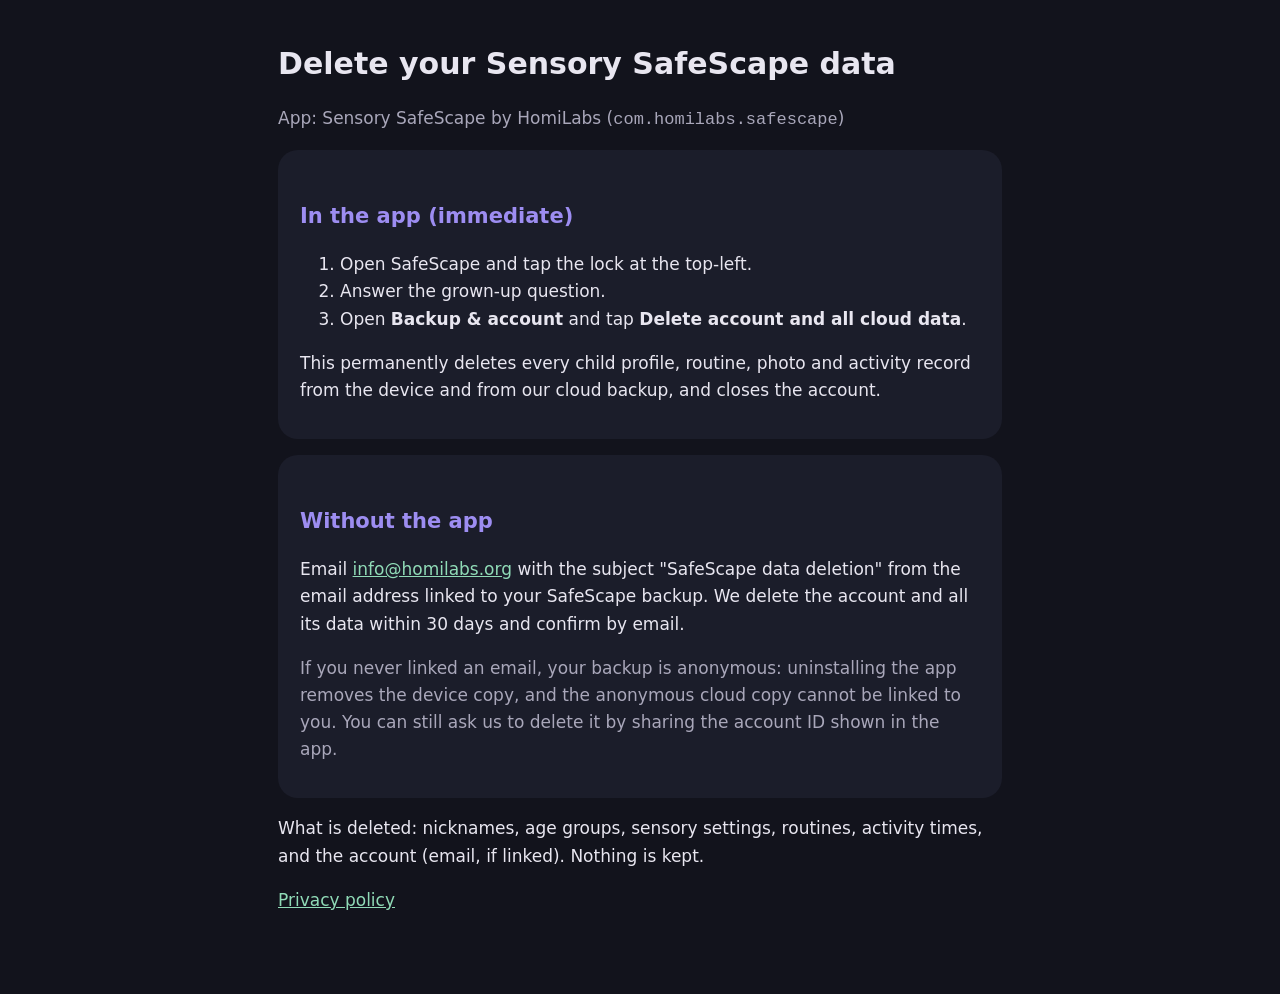
==== firebase/hosting/delete-account.html @ def870fd "Fixes from device testing; hosting pages, store kit, screenshot tooling - Store: defer listener noti" ====
<!doctype html>
<html lang="en"><head><meta charset="utf-8"><meta name="viewport" content="width=device-width, initial-scale=1">
<title>Delete your data · Sensory SafeScape</title><link rel="stylesheet" href="style.css"><link rel="icon" href="icon.png"></head>
<body><main>
<h1>Delete your Sensory SafeScape data</h1>
<p class="dim">App: Sensory SafeScape by HomiLabs (<code>com.homilabs.safescape</code>)</p>
<div class="card">
<h2>In the app (immediate)</h2>
<ol>
<li>Open SafeScape and tap the lock at the top-left.</li>
<li>Answer the grown-up question.</li>
<li>Open <b>Backup &amp; account</b> and tap <b>Delete account and all cloud data</b>.</li>
</ol>
<p>This permanently deletes every child profile, routine, photo and activity record from the device and from our cloud backup, and closes the account.</p>
</div>
<div class="card">
<h2>Without the app</h2>
<p>Email <a href="mailto:info@homilabs.org?subject=SafeScape%20data%20deletion">info@homilabs.org</a> with the subject "SafeScape data deletion" from the email address linked to your SafeScape backup. We delete the account and all its data within 30 days and confirm by email.</p>
<p class="dim">If you never linked an email, your backup is anonymous: uninstalling the app removes the device copy, and the anonymous cloud copy cannot be linked to you. You can still ask us to delete it by sharing the account ID shown in the app.</p>
</div>
<p>What is deleted: nicknames, age groups, sensory settings, routines, activity times, and the account (email, if linked). Nothing is kept.</p>
<p><a href="/privacy">Privacy policy</a></p>
</main></body></html>
---- firebase/hosting/style.css ----
:root { --bg:#12131C; --card:#1B1D2A; --text:#E8E6F0; --dim:#A9A7BA; --lav:#9D8DF1; --mint:#90DBB7; }
* { box-sizing:border-box; }
body { margin:0; background:var(--bg); color:var(--text); font:17px/1.6 system-ui, -apple-system, "Segoe UI", Roboto, sans-serif; }
main { max-width:760px; margin:0 auto; padding:32px 18px 64px; }
h1 { font-size:30px; margin:8px 0 4px; } h2 { color:var(--lav); font-size:21px; margin-top:32px; }
a { color:var(--mint); } .dim { color:var(--dim); }
.card { background:var(--card); border-radius:20px; padding:18px 22px; margin:16px 0; }
table { border-collapse:collapse; width:100%; } td, th { text-align:left; padding:8px; border-bottom:1px solid #262939; vertical-align:top; }
img.logo { width:96px; height:96px; border-radius:22px; }
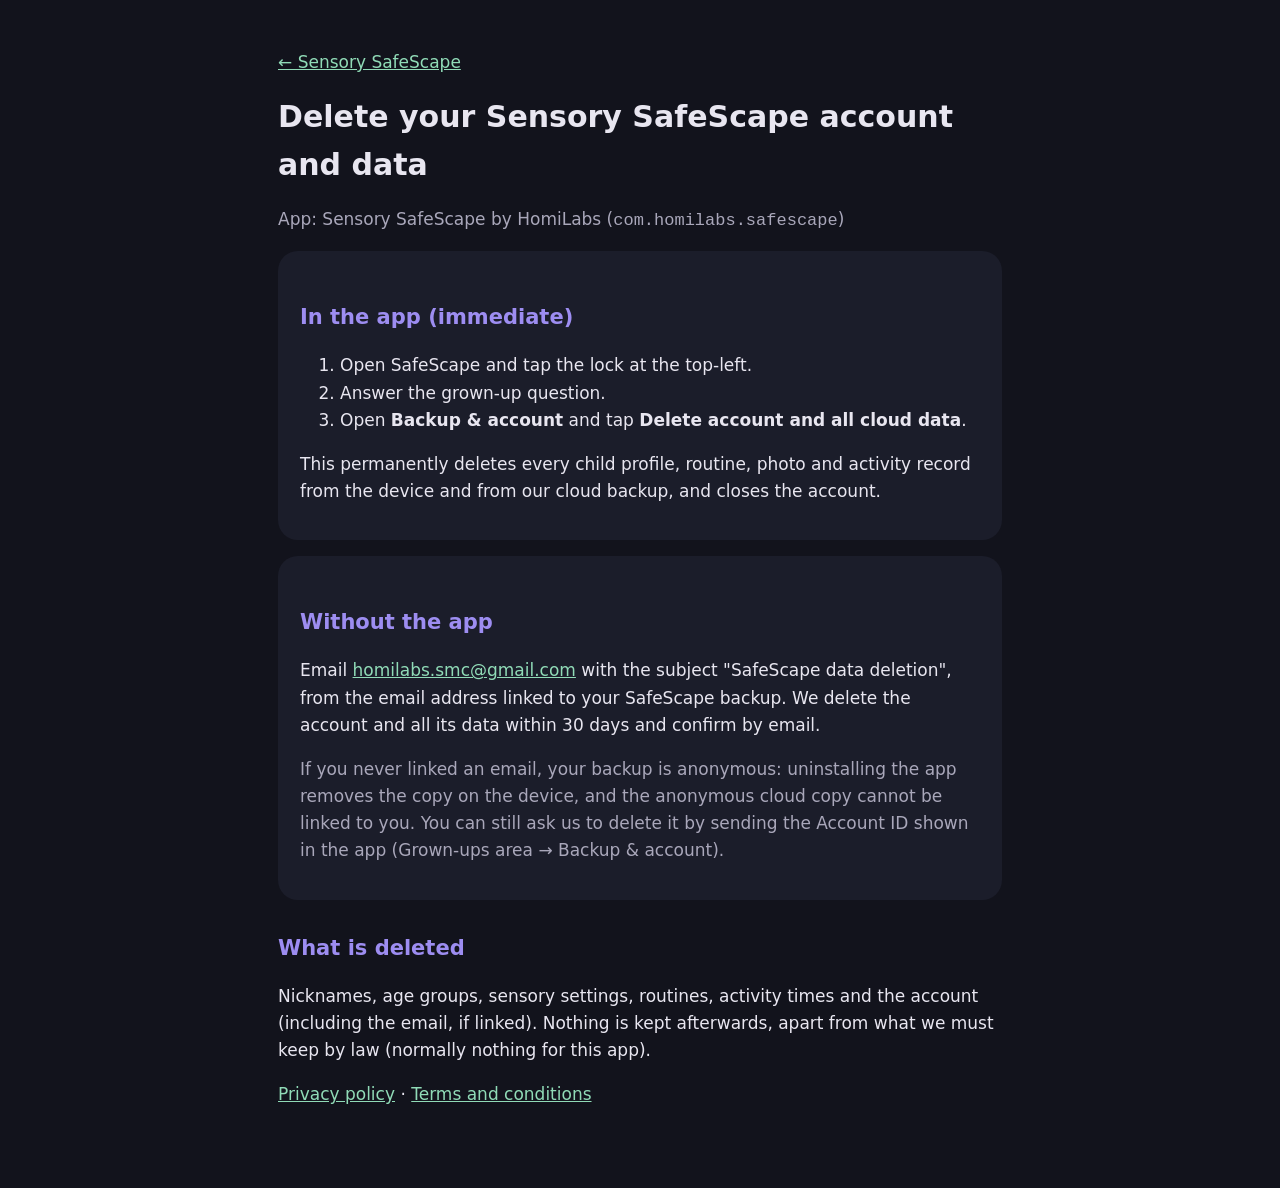
==== commit a25d56e1: "Website on safescape.homilabs.org, contact homilabs.smc@gmail.com, terms page, release package - Pri" ====
--- a/firebase/hosting/delete-account.html
+++ b/firebase/hosting/delete-account.html
@@ -2,7 +2,8 @@
 <html lang="en"><head><meta charset="utf-8"><meta name="viewport" content="width=device-width, initial-scale=1">
 <title>Delete your data · Sensory SafeScape</title><link rel="stylesheet" href="style.css"><link rel="icon" href="icon.png"></head>
 <body><main>
-<h1>Delete your Sensory SafeScape data</h1>
+<p><a href="index.html">← Sensory SafeScape</a></p>
+<h1>Delete your Sensory SafeScape account and data</h1>
 <p class="dim">App: Sensory SafeScape by HomiLabs (<code>com.homilabs.safescape</code>)</p>
 <div class="card">
 <h2>In the app (immediate)</h2>
@@ -15,9 +16,10 @@
 </div>
 <div class="card">
 <h2>Without the app</h2>
-<p>Email <a href="mailto:info@homilabs.org?subject=SafeScape%20data%20deletion">info@homilabs.org</a> with the subject "SafeScape data deletion" from the email address linked to your SafeScape backup. We delete the account and all its data within 30 days and confirm by email.</p>
-<p class="dim">If you never linked an email, your backup is anonymous: uninstalling the app removes the device copy, and the anonymous cloud copy cannot be linked to you. You can still ask us to delete it by sharing the account ID shown in the app.</p>
+<p>Email <a href="mailto:homilabs.smc@gmail.com?subject=SafeScape%20data%20deletion">homilabs.smc@gmail.com</a> with the subject "SafeScape data deletion", from the email address linked to your SafeScape backup. We delete the account and all its data within 30 days and confirm by email.</p>
+<p class="dim">If you never linked an email, your backup is anonymous: uninstalling the app removes the copy on the device, and the anonymous cloud copy cannot be linked to you. You can still ask us to delete it by sending the Account ID shown in the app (Grown-ups area → Backup &amp; account).</p>
 </div>
-<p>What is deleted: nicknames, age groups, sensory settings, routines, activity times, and the account (email, if linked). Nothing is kept.</p>
-<p><a href="/privacy">Privacy policy</a></p>
+<h2>What is deleted</h2>
+<p>Nicknames, age groups, sensory settings, routines, activity times and the account (including the email, if linked). Nothing is kept afterwards, apart from what we must keep by law (normally nothing for this app).</p>
+<p><a href="privacy.html">Privacy policy</a> · <a href="terms.html">Terms and conditions</a></p>
 </main></body></html>
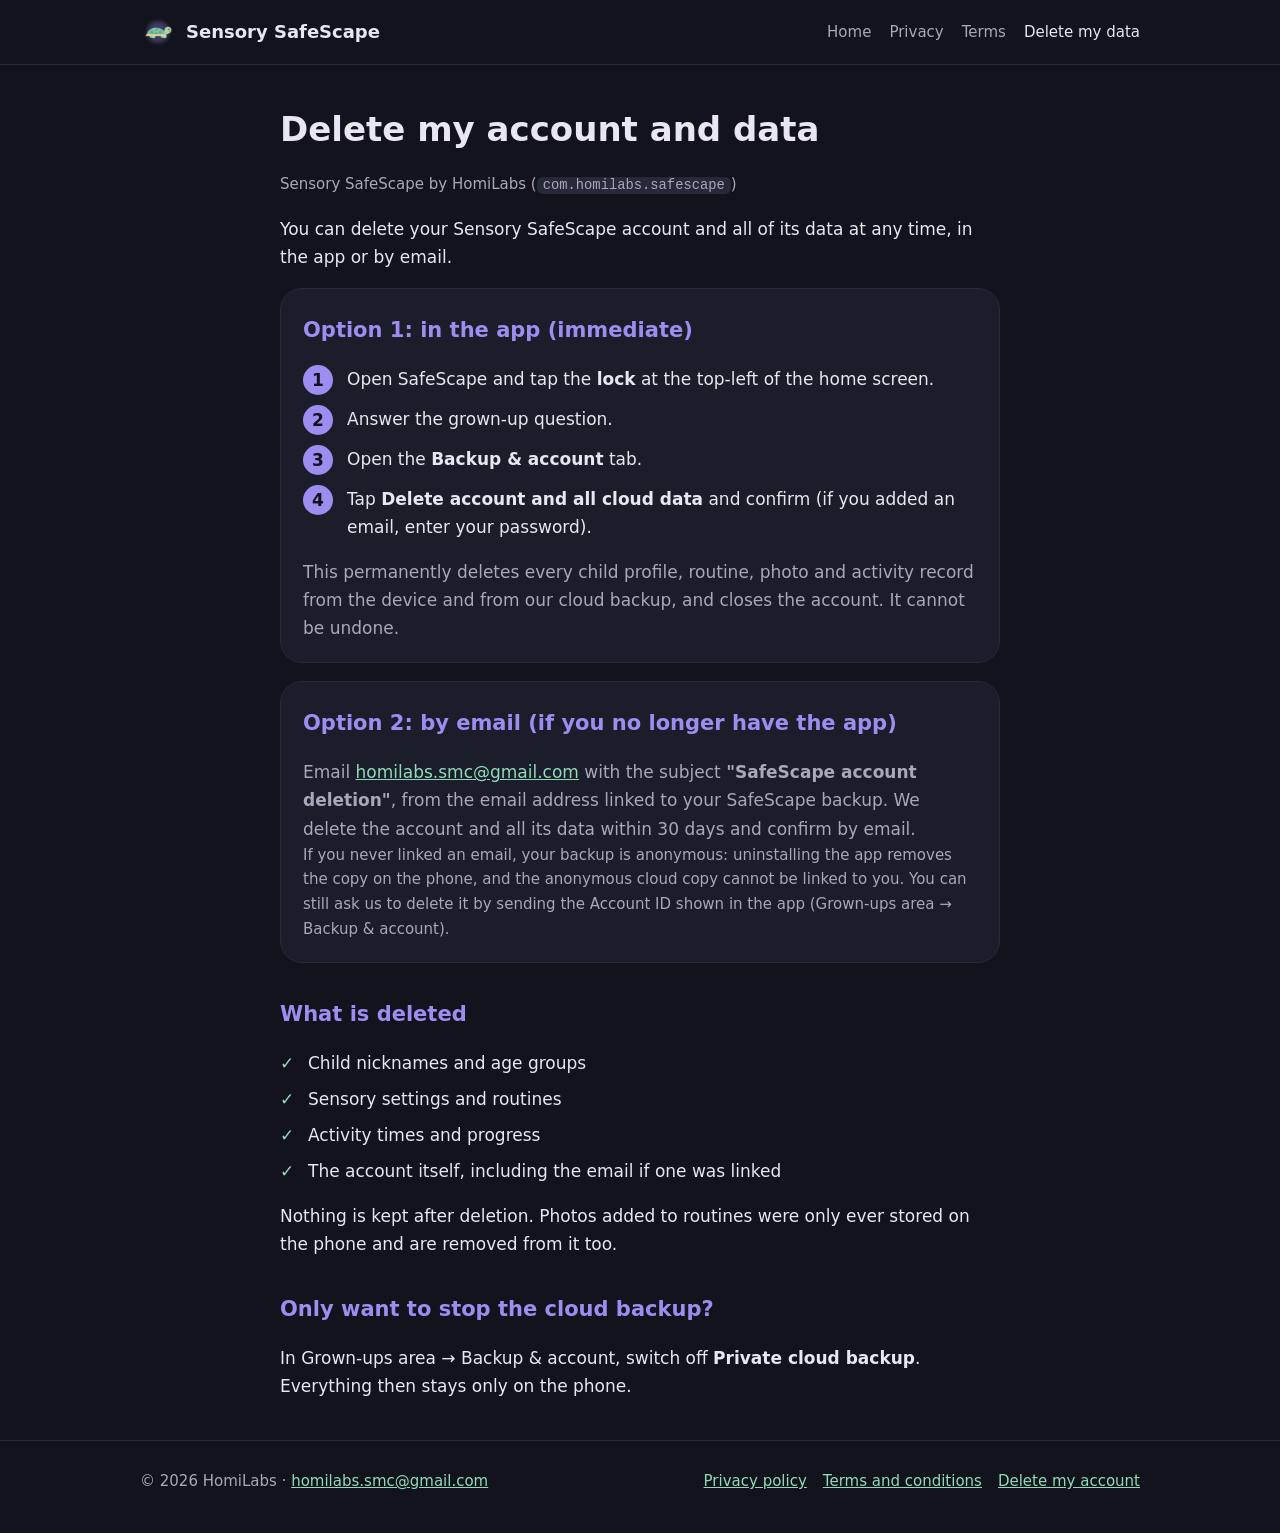
==== commit 55db468f: "Website: full landing page with screenshots, shared header/footer, legal pages refreshed scripts/mak" ====
--- a/firebase/hosting/delete-account.html
+++ b/firebase/hosting/delete-account.html
@@ -1,25 +1,61 @@
 <!doctype html>
-<html lang="en"><head><meta charset="utf-8"><meta name="viewport" content="width=device-width, initial-scale=1">
-<title>Delete your data · Sensory SafeScape</title><link rel="stylesheet" href="style.css"><link rel="icon" href="icon.png"></head>
-<body><main>
-<p><a href="index.html">← Sensory SafeScape</a></p>
-<h1>Delete your Sensory SafeScape account and data</h1>
-<p class="dim">App: Sensory SafeScape by HomiLabs (<code>com.homilabs.safescape</code>)</p>
+<html lang="en">
+<head>
+<meta charset="utf-8">
+<meta name="viewport" content="width=device-width, initial-scale=1">
+<title>Delete my account · Sensory SafeScape</title>
+<meta name="description" content="How to delete your Sensory SafeScape account and all of its data, in the app or by email.">
+<link rel="canonical" href="https://safescape.homilabs.org/delete-account.html">
+<meta property="og:title" content="Delete my account · Sensory SafeScape">
+<meta property="og:description" content="How to delete your Sensory SafeScape account and all of its data, in the app or by email.">
+<meta property="og:image" content="https://safescape.homilabs.org/images/social-card.jpg">
+<meta property="og:url" content="https://safescape.homilabs.org/delete-account.html">
+<meta name="theme-color" content="#12131C">
+<link rel="icon" href="icon.png">
+<link rel="stylesheet" href="style.css">
+</head>
+<body>
+<header class="site"><div class="wrap">
+  <a class="brand" href="index.html"><img src="icon.png" alt="">Sensory SafeScape</a>
+  <nav class="top" aria-label="Site"><a href="index.html">Home</a><a href="privacy.html">Privacy</a><a href="terms.html">Terms</a><a href="delete-account.html" aria-current="page">Delete my data</a></nav>
+</div></header>
+<main class="wrap narrow doc">
+<h1>Delete my account and data</h1>
+<p class="meta">Sensory SafeScape by HomiLabs (<code>com.homilabs.safescape</code>)</p>
+<p>You can delete your Sensory SafeScape account and all of its data at any time, in the app or by email.</p>
+
 <div class="card">
-<h2>In the app (immediate)</h2>
-<ol>
-<li>Open SafeScape and tap the lock at the top-left.</li>
+<h2 style="margin-top:4px">Option 1: in the app (immediate)</h2>
+<ol class="steps">
+<li>Open SafeScape and tap the <b>lock</b> at the top-left of the home screen.</li>
 <li>Answer the grown-up question.</li>
-<li>Open <b>Backup &amp; account</b> and tap <b>Delete account and all cloud data</b>.</li>
+<li>Open the <b>Backup &amp; account</b> tab.</li>
+<li>Tap <b>Delete account and all cloud data</b> and confirm (if you added an email, enter your password).</li>
 </ol>
-<p>This permanently deletes every child profile, routine, photo and activity record from the device and from our cloud backup, and closes the account.</p>
+<p>This permanently deletes every child profile, routine, photo and activity record from the device and from our cloud backup, and closes the account. It cannot be undone.</p>
 </div>
-<div class="card">
-<h2>Without the app</h2>
-<p>Email <a href="mailto:homilabs.smc@gmail.com?subject=SafeScape%20data%20deletion">homilabs.smc@gmail.com</a> with the subject "SafeScape data deletion", from the email address linked to your SafeScape backup. We delete the account and all its data within 30 days and confirm by email.</p>
-<p class="dim">If you never linked an email, your backup is anonymous: uninstalling the app removes the copy on the device, and the anonymous cloud copy cannot be linked to you. You can still ask us to delete it by sending the Account ID shown in the app (Grown-ups area → Backup &amp; account).</p>
+
+<div class="card" style="margin-top:18px">
+<h2 style="margin-top:4px">Option 2: by email (if you no longer have the app)</h2>
+<p>Email <a href="mailto:homilabs.smc@gmail.com?subject=SafeScape%20account%20deletion">homilabs.smc@gmail.com</a> with the subject <b>"SafeScape account deletion"</b>, from the email address linked to your SafeScape backup. We delete the account and all its data within 30 days and confirm by email.</p>
+<p class="meta">If you never linked an email, your backup is anonymous: uninstalling the app removes the copy on the phone, and the anonymous cloud copy cannot be linked to you. You can still ask us to delete it by sending the Account ID shown in the app (Grown-ups area → Backup &amp; account).</p>
 </div>
+
 <h2>What is deleted</h2>
-<p>Nicknames, age groups, sensory settings, routines, activity times and the account (including the email, if linked). Nothing is kept afterwards, apart from what we must keep by law (normally nothing for this app).</p>
-<p><a href="privacy.html">Privacy policy</a> · <a href="terms.html">Terms and conditions</a></p>
-</main></body></html>
+<ul class="ticks">
+<li>Child nicknames and age groups</li>
+<li>Sensory settings and routines</li>
+<li>Activity times and progress</li>
+<li>The account itself, including the email if one was linked</li>
+</ul>
+<p>Nothing is kept after deletion. Photos added to routines were only ever stored on the phone and are removed from it too.</p>
+
+<h2>Only want to stop the cloud backup?</h2>
+<p>In Grown-ups area → Backup &amp; account, switch off <b>Private cloud backup</b>. Everything then stays only on the phone.</p>
+</main>
+<footer class="site"><div class="wrap">
+  <span>© 2026 HomiLabs · <a href="mailto:homilabs.smc@gmail.com">homilabs.smc@gmail.com</a></span>
+  <nav aria-label="Legal"><a href="privacy.html">Privacy policy</a><a href="terms.html">Terms and conditions</a><a href="delete-account.html">Delete my account</a></nav>
+</div></footer>
+</body>
+</html>
--- a/firebase/hosting/style.css
+++ b/firebase/hosting/style.css
@@ -1,9 +1,73 @@
-:root { --bg:#12131C; --card:#1B1D2A; --text:#E8E6F0; --dim:#A9A7BA; --lav:#9D8DF1; --mint:#90DBB7; }
-* { box-sizing:border-box; }
-body { margin:0; background:var(--bg); color:var(--text); font:17px/1.6 system-ui, -apple-system, "Segoe UI", Roboto, sans-serif; }
-main { max-width:760px; margin:0 auto; padding:32px 18px 64px; }
-h1 { font-size:30px; margin:8px 0 4px; } h2 { color:var(--lav); font-size:21px; margin-top:32px; }
-a { color:var(--mint); } .dim { color:var(--dim); }
-.card { background:var(--card); border-radius:20px; padding:18px 22px; margin:16px 0; }
-table { border-collapse:collapse; width:100%; } td, th { text-align:left; padding:8px; border-bottom:1px solid #262939; vertical-align:top; }
-img.logo { width:96px; height:96px; border-radius:22px; }
+:root {
+  --bg: #12131C; --card: #1B1D2A; --raise: #262939; --text: #E8E6F0; --dim: #A9A7BA;
+  --lav: #9D8DF1; --mint: #90DBB7; --sand: #F4E4BA; --blue: #89CFF0;
+}
+* { box-sizing: border-box; }
+html { scroll-behavior: smooth; }
+body { margin: 0; background: var(--bg); color: var(--text);
+  font: 17px/1.65 system-ui, -apple-system, "Segoe UI", Roboto, "Noto Sans", sans-serif; }
+a { color: var(--mint); }
+a:hover { color: var(--sand); }
+img { max-width: 100%; display: block; }
+.wrap { max-width: 1040px; margin: 0 auto; padding: 0 20px; }
+.narrow { max-width: 760px; }
+header.site { border-bottom: 1px solid var(--raise); }
+header.site .wrap { display: flex; align-items: center; gap: 12px; min-height: 64px; flex-wrap: wrap; }
+.brand { display: flex; align-items: center; gap: 10px; color: var(--text); text-decoration: none; font-weight: 700; font-size: 18px; }
+.brand img { width: 36px; height: 36px; border-radius: 10px; }
+nav.top { margin-left: auto; display: flex; gap: 18px; flex-wrap: wrap; font-size: 15px; }
+nav.top a { color: var(--dim); text-decoration: none; }
+nav.top a:hover, nav.top a[aria-current] { color: var(--text); }
+.hero { display: grid; grid-template-columns: 1.1fr .9fr; gap: 40px; align-items: center; padding: 56px 0 40px; }
+.hero h1 { font-size: clamp(34px, 5vw, 50px); line-height: 1.1; margin: 0 0 14px; }
+.hero h1 span { color: var(--lav); }
+.lead { font-size: 19px; color: var(--dim); margin: 0 0 24px; }
+.badges { display: flex; flex-wrap: wrap; gap: 8px; margin: 0 0 26px; padding: 0; list-style: none; }
+.badges li { background: var(--card); border: 1px solid var(--raise); border-radius: 999px; padding: 4px 12px; font-size: 14px; color: var(--dim); }
+.cta { display: inline-flex; align-items: center; gap: 10px; background: var(--lav); color: var(--bg); font-weight: 700;
+  text-decoration: none; padding: 14px 22px; border-radius: 16px; }
+.cta:hover { color: var(--bg); background: #b1a4f5; }
+.cta svg { width: 22px; height: 22px; }
+.note { font-size: 14px; color: var(--dim); margin-top: 10px; }
+.phones { display: flex; justify-content: center; gap: 14px; }
+.phone { border-radius: 26px; overflow: hidden; border: 6px solid #2b2e40; box-shadow: 0 20px 60px rgba(157,141,241,.18); background: var(--bg); }
+.phone.small { width: 44%; margin-top: 40px; } .phone.big { width: 50%; }
+section { padding: 40px 0; }
+section h2 { font-size: 28px; margin: 0 0 8px; }
+.sub { color: var(--dim); margin: 0 0 28px; }
+.grid { display: grid; grid-template-columns: repeat(4, 1fr); gap: 18px; }
+@media (max-width: 960px) { .grid { grid-template-columns: repeat(2, 1fr); } }
+@media (max-width: 540px) { .grid { grid-template-columns: 1fr; } }
+.card { background: var(--card); border: 1px solid var(--raise); border-radius: 22px; padding: 20px 22px; }
+.card h3 { margin: 6px 0 6px; font-size: 19px; }
+.card p { margin: 0; color: var(--dim); }
+.card .shot { border-radius: 14px; margin: -4px -6px 14px; border: 1px solid var(--raise); width: calc(100% + 12px);
+  height: auto; aspect-ratio: 4 / 5; object-fit: cover; object-position: top; }
+.dot { width: 12px; height: 12px; border-radius: 50%; display: inline-block; }
+.two { display: grid; grid-template-columns: 1fr 1fr; gap: 18px; }
+ul.ticks { list-style: none; padding: 0; margin: 0; }
+ul.ticks li { padding-left: 28px; position: relative; margin: 8px 0; }
+ul.ticks li::before { content: "✓"; position: absolute; left: 0; color: var(--mint); font-weight: 700; }
+.disclaimer { border-left: 4px solid var(--sand); background: var(--card); border-radius: 12px; padding: 14px 18px; color: var(--dim); }
+footer.site { border-top: 1px solid var(--raise); margin-top: 40px; padding: 28px 0 40px; color: var(--dim); font-size: 15px; }
+footer.site .wrap { display: flex; flex-wrap: wrap; gap: 10px 24px; align-items: center; }
+footer.site nav { display: flex; flex-wrap: wrap; gap: 16px; margin-left: auto; }
+/* Legal pages */
+.doc h1 { font-size: 34px; margin: 36px 0 4px; }
+.doc h2 { color: var(--lav); font-size: 21px; margin-top: 34px; }
+.doc .meta { color: var(--dim); font-size: 15px; }
+.doc table { border-collapse: collapse; width: 100%; font-size: 15px; }
+.doc th, .doc td { text-align: left; padding: 9px 10px; border-bottom: 1px solid var(--raise); vertical-align: top; }
+.doc th { color: var(--dim); font-weight: 600; }
+.table-scroll { overflow-x: auto; }
+.steps { counter-reset: s; list-style: none; padding: 0; }
+.steps li { counter-increment: s; padding-left: 44px; position: relative; margin: 12px 0; }
+.steps li::before { content: counter(s); position: absolute; left: 0; top: 0; width: 30px; height: 30px; border-radius: 50%;
+  background: var(--lav); color: var(--bg); font-weight: 700; display: grid; place-items: center; }
+code { background: var(--raise); padding: 1px 6px; border-radius: 6px; font-size: .92em; }
+@media (max-width: 760px) {
+  .hero { grid-template-columns: 1fr; padding-top: 32px; gap: 28px; }
+  .two { grid-template-columns: 1fr; }
+  nav.top { margin-left: 0; width: 100%; padding-bottom: 10px; }
+  footer.site nav { margin-left: 0; }
+}
